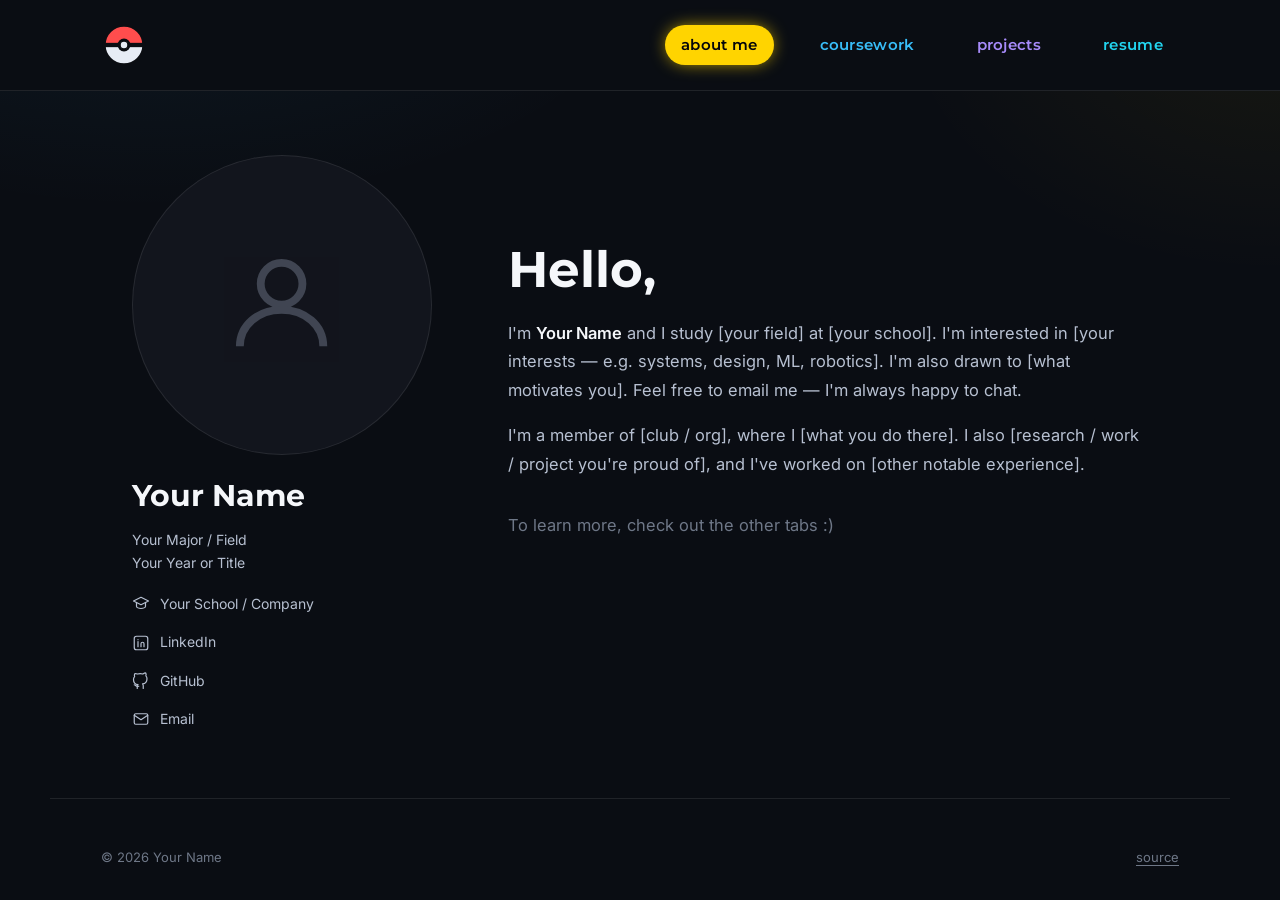
==== index.html @ 2b1fc645 "Initial portfolio Static HTML/CSS/JS portfolio site: About, Coursework, Projects, and Resume pages w" ====
<!DOCTYPE html>
<html lang="en">
<head>
  <meta charset="UTF-8" />
  <meta name="viewport" content="width=device-width, initial-scale=1" />
  <title>Your Name — About</title>
  <meta name="description" content="Your Name — personal portfolio." />

  <link rel="preconnect" href="https://fonts.googleapis.com" />
  <link rel="preconnect" href="https://fonts.gstatic.com" crossorigin />
  <link rel="stylesheet"
        href="https://fonts.googleapis.com/css2?family=Montserrat:wght@600;700;800&family=Inter:wght@400;500;600&display=swap" />

  <link rel="stylesheet" href="css/styles.css" />
</head>

<body data-page="about">

  <!-- Nav is injected by /js/nav.js -->
  <div id="site-nav-mount"></div>

  <main class="page">
    <div class="about-grid">

      <!-- ───── SIDEBAR ───── -->
      <aside class="sidebar">
        <div class="photo">
          <!-- TODO: replace with <img src="images/profile.jpg" alt="Your Name" /> -->
          <svg class="photo-placeholder" viewBox="0 0 24 24" fill="none" stroke="currentColor" stroke-width="1.5">
            <circle cx="12" cy="8" r="4"/>
            <path d="M4 20c0-4 3.5-7 8-7s8 3 8 7"/>
          </svg>
        </div>

        <div>
          <div class="name">Your Name</div>
        </div>

        <div class="role">
          <!-- TODO: your major / role -->
          <div class="role-item">Your Major / Field</div>
          <!-- TODO: your year / title -->
          <div class="role-item">Your Year or Title</div>
        </div>

        <ul class="socials">
          <li>
            <!-- TODO: school / company link -->
            <a href="#" target="_blank" rel="noopener">
              <span class="icon" aria-hidden="true">
                <svg viewBox="0 0 24 24" fill="none" stroke="currentColor" stroke-width="1.6" stroke-linecap="round" stroke-linejoin="round"><path d="M12 3 2 8l10 5 10-5-10-5Z"/><path d="M6 10v5c0 1.5 3 3 6 3s6-1.5 6-3v-5"/></svg>
              </span>
              <span>Your School / Company</span>
            </a>
          </li>
          <li>
            <!-- TODO: LinkedIn URL -->
            <a href="#" target="_blank" rel="noopener">
              <span class="icon" aria-hidden="true">
                <svg viewBox="0 0 24 24" fill="none" stroke="currentColor" stroke-width="1.6" stroke-linecap="round" stroke-linejoin="round"><rect x="3" y="3" width="18" height="18" rx="3"/><path d="M8 10v7M8 7.5v.01M12 17v-4a2 2 0 0 1 4 0v4M12 13v4"/></svg>
              </span>
              <span>LinkedIn</span>
            </a>
          </li>
          <li>
            <!-- TODO: GitHub URL -->
            <a href="#" target="_blank" rel="noopener">
              <span class="icon" aria-hidden="true">
                <svg viewBox="0 0 24 24" fill="none" stroke="currentColor" stroke-width="1.6" stroke-linecap="round" stroke-linejoin="round"><path d="M9 19c-4 1.2-4-2-6-2"/><path d="M15 22v-3.5a3.4 3.4 0 0 0-1-2.6c3.3-.4 6-1.7 6-7a5.4 5.4 0 0 0-1.5-3.8 5 5 0 0 0-.1-3.8s-1.2-.4-3.9 1.4a13.4 13.4 0 0 0-7 0C4.8 1.9 3.6 2.3 3.6 2.3a5 5 0 0 0-.1 3.8A5.4 5.4 0 0 0 2 9.9c0 5.3 2.7 6.6 6 7a3.4 3.4 0 0 0-1 2.6V22"/></svg>
              </span>
              <span>GitHub</span>
            </a>
          </li>
          <li class="email-row">
            <!-- TODO: your email -->
            <a href="mailto:you@example.com" class="email-link" data-copy="you@example.com" aria-label="Copy email address">
              <span class="icon" aria-hidden="true">
                <svg viewBox="0 0 24 24" fill="none" stroke="currentColor" stroke-width="1.6" stroke-linecap="round" stroke-linejoin="round"><rect x="3" y="5" width="18" height="14" rx="2"/><path d="m3 7 9 6 9-6"/></svg>
              </span>
              <span>Email</span>
            </a>
            <span class="copy-toast" id="emailToast" role="status" aria-live="polite">copied!</span>
          </li>
        </ul>
      </aside>

      <!-- ───── CONTENT ───── -->
      <section class="about-content">
        <p class="hello">Hello,</p>

        <!-- TODO: your intro bio -->
        <p>I'm <strong>Your Name</strong> and I study [your field] at [your school]. I'm interested in [your interests — e.g. systems, design, ML, robotics]. I'm also drawn to [what motivates you]. Feel free to email me — I'm always happy to chat.</p>

        <!-- TODO: your involvement / experience summary -->
        <p>I'm a member of [club / org], where I [what you do there]. I also [research / work / project you're proud of], and I've worked on [other notable experience].</p>

        <p class="closer">To learn more, check out the other tabs :)</p>
      </section>

    </div>
  </main>

  <footer class="site-foot">
    <span>© 2026 Your Name</span>
    <!-- TODO: link to your own source repo, or remove this line -->
    <span><a href="#" target="_blank" rel="noopener">source</a></span>
  </footer>

  <script src="js/nav.js"></script>
  <script>
    (function () {
      const link = document.querySelector('a.email-link');
      const toast = document.getElementById('emailToast');
      if (!link || !toast) return;
      let hideTimer;

      link.addEventListener('click', async function (e) {
        e.preventDefault();
        const value = link.dataset.copy || '';
        try {
          if (navigator.clipboard && navigator.clipboard.writeText) {
            await navigator.clipboard.writeText(value);
          } else {
            const ta = document.createElement('textarea');
            ta.value = value;
            ta.setAttribute('readonly', '');
            ta.style.position = 'absolute';
            ta.style.left = '-9999px';
            document.body.appendChild(ta);
            ta.select();
            document.execCommand('copy');
            document.body.removeChild(ta);
          }
        } catch (err) { /* swallow */ }

        toast.classList.add('is-visible');
        clearTimeout(hideTimer);
        hideTimer = setTimeout(function () {
          toast.classList.remove('is-visible');
        }, 1400);
      });
    })();
  </script>
</body>
</html>
---- css/styles.css ----
/* ============================================================
   PORTFOLIO — design tokens
   ------------------------------------------------------------
   Dark, electric/thunder theme. Edit these variables to reskin
   the whole site.
   ============================================================ */

:root {
  /* Backgrounds */
  --bg:            #0A0D13;   /* page background — near-black navy */
  --bg-raised:     #12151d;   /* cards / boxed sections */
  --bg-raised-2:   #171b25;

  /* Text */
  --text:          #B7C0D1;   /* body / sidebar text */
  --text-heading:  #F5F7FA;   /* names, "Hello" — near white */
  --text-muted:    #6E7787;   /* small / supporting text */
  --rule:          rgba(255,255,255,0.09); /* hairline rules + borders */

  /* Section / nav accent colors — electric / thunder palette */
  --c-about:       #FFD400;   /* About Me   — electric yellow (lightning) */
  --c-coursework:  #38BDF8;   /* Coursework — electric blue */
  --c-projects:    #A78BFA;   /* Projects   — electric violet */
  --c-resume:      #22D3EE;   /* Resume     — electric cyan */

  /* Glow accents (box-shadows) */
  --glow-blue:     rgba(56, 189, 248, 0.35);
  --glow-yellow:   rgba(255, 212, 0, 0.30);

  /* Fonts */
  --font-display:        'Montserrat', system-ui, sans-serif; /* headings */
  --font-display-chunky: 'Montserrat', system-ui, sans-serif; /* nav + big titles */
  --font-sans:           'Inter', system-ui, sans-serif;      /* body */

  /* Spacing scale */
  --s-1:  4px;
  --s-2:  8px;
  --s-3:  12px;
  --s-4:  16px;
  --s-5:  24px;
  --s-6:  32px;
  --s-7:  48px;
  --s-8:  64px;
  --s-9:  96px;

  /* Layout */
  --page-max:      1180px;
  --gutter:        clamp(20px, 4vw, 56px);
  --sidebar-w:     300px;
}

/* ============================================================
   RESET-ISH
   ============================================================ */
*, *::before, *::after { box-sizing: border-box; }
html { -webkit-text-size-adjust: 100%; }
body {
  margin: 0;
  background: var(--bg);
  /* faint radial glow for a techy backdrop */
  background-image:
    radial-gradient(ellipse 900px 500px at 12% -10%, rgba(56,189,248,0.08), transparent 60%),
    radial-gradient(ellipse 700px 500px at 100% 0%, rgba(255,212,0,0.06), transparent 55%);
  background-repeat: no-repeat;
  color: var(--text);
  font-family: var(--font-sans);
  font-size: 16px;
  line-height: 1.6;
  -webkit-font-smoothing: antialiased;
  -moz-osx-font-smoothing: grayscale;
}
a { color: inherit; text-decoration: none; }
img { max-width: 100%; display: block; }
ul { list-style: none; padding: 0; margin: 0; }
h1, h2, h3, h4, p { margin: 0; }

/* ============================================================
   TOP NAV (shared across all pages — injected by /js/nav.js)
   Nav scrolls away with the page (not sticky).
   ============================================================ */
.site-nav {
  border-bottom: 1px solid var(--rule);
  background: var(--bg);
}
.nav-inner {
  max-width: var(--page-max);
  margin: 0 auto;
  padding: 22px var(--gutter);
  display: flex;
  align-items: center;
  justify-content: space-between;
  gap: var(--s-5);
}
.nav-brand {
  display: inline-flex;
  align-items: center;
  color: var(--text-heading);
  line-height: 0;
}

/* pokeball ↔ pikachu hover swap — both SVGs share one bounding box
   so the circle silhouette is identical between states */
.brand-icon {
  position: relative;
  width: 46px;
  height: 46px;
  display: inline-block;
}
.brand-icon svg {
  position: absolute;
  inset: 0;
  width: 100%;
  height: 100%;
  display: block;
  transition: opacity .22s ease, transform .22s ease, filter .22s ease;
}
.brand-icon .icon-pokeball {
  opacity: 1;
  transform: scale(1);
}
.brand-icon .icon-pikachu {
  opacity: 0;
  transform: scale(0.88) translateY(2px);
}
.nav-brand:hover .icon-pokeball {
  opacity: 0;
  transform: scale(0.9);
}
.nav-brand:hover .icon-pikachu {
  opacity: 1;
  transform: scale(1) translateY(0);
  filter: drop-shadow(0 0 8px var(--glow-yellow));
}

.nav-links {
  display: flex;
  align-items: center;
  gap: clamp(14px, 2.6vw, 30px);
}
.nav-link {
  font-family: var(--font-display-chunky);
  font-weight: 600;
  font-size: 15px;
  letter-spacing: 0.02em;
  text-transform: lowercase;
  padding: 8px 16px;
  border-radius: 999px;
  white-space: nowrap;
  transition: background-color .18s ease, color .18s ease, box-shadow .18s ease;
  background: transparent;
}
.nav-link:hover,
.nav-link.is-active {
  background: var(--link-c);
  color: #04050a;
  box-shadow: 0 0 18px -4px var(--link-c);
}
.nav-about      { --link-c: var(--c-about);      color: var(--c-about); }
.nav-coursework { --link-c: var(--c-coursework); color: var(--c-coursework); }
.nav-projects   { --link-c: var(--c-projects);   color: var(--c-projects); }
.nav-resume     { --link-c: var(--c-resume);     color: var(--c-resume); }

/* ============================================================
   PAGE SHELL
   ============================================================ */
.page {
  max-width: var(--page-max);
  margin: 0 auto;
  padding: clamp(24px, 4vw, 48px) var(--gutter) var(--s-9);
}

/* About page = fits in one viewport, vertically centered between nav & footer */
body[data-page="about"] {
  min-height: 100vh;
  display: grid;
  grid-template-rows: auto 1fr auto;
}
body[data-page="about"] main.page {
  display: flex;
  align-items: center;
  padding-top: var(--s-5);
  padding-bottom: var(--s-5);
}
body[data-page="about"] .about-grid {
  width: 100%;
}
.page-title {
  font-family: var(--font-display-chunky);
  font-weight: 800;
  font-size: clamp(40px, 6vw, 68px);
  line-height: 1.05;
  letter-spacing: -0.01em;
  text-transform: lowercase;
  margin-bottom: var(--s-7);
}
.page-title.is-about      { color: var(--c-about); }
.page-title.is-coursework { color: var(--c-coursework); }
.page-title.is-projects   { color: var(--c-projects); }
.page-title.is-resume     { color: var(--c-resume); }

/* ============================================================
   ABOUT ME / HOME — sidebar + content layout
   ============================================================ */
.about-grid {
  display: grid;
  grid-template-columns: var(--sidebar-w) 1fr;
  gap: clamp(40px, 6vw, 80px);
  align-items: start;
}

/* ---- Sidebar ---- */
.sidebar {
  position: sticky;
  top: 110px;
  display: flex;
  flex-direction: column;
  gap: var(--s-4);
}
.sidebar .photo {
  width: 100%;
  aspect-ratio: 1 / 1;
  border-radius: 50%;
  overflow: hidden;
  background: var(--bg-raised);
  border: 1px solid var(--rule);
  display: flex;
  align-items: center;
  justify-content: center;
  color: var(--text-muted);
}
.sidebar .photo img {
  width: 100%; height: 100%;
  object-fit: cover;
}
.sidebar .photo .photo-placeholder {
  width: 42%;
  height: 42%;
  opacity: 0.5;
}
.sidebar .name {
  font-family: var(--font-display);
  font-weight: 700;
  font-size: 30px;
  line-height: 1.15;
  color: var(--text-heading);
  margin-top: var(--s-2);
}
.sidebar .role {
  font-family: var(--font-sans);
  font-size: 14px;
  color: var(--text);
  line-height: 1.5;
}
.sidebar .role-item + .role-item {
  margin-top: 2px;
}

/* social icon links */
.sidebar .socials {
  display: flex;
  flex-direction: column;
  gap: var(--s-2);
  margin-top: 0;
}
.sidebar .socials a {
  display: flex;
  align-items: center;
  gap: 10px;
  font-family: var(--font-sans);
  font-size: 14px;
  color: var(--text);
  padding: 4px 0;
  transition: color .15s ease;
}
.sidebar .socials a:hover { color: var(--c-about); }
.sidebar .socials .icon {
  width: 18px; height: 18px;
  display: inline-flex; align-items: center; justify-content: center;
  color: var(--text);
  flex-shrink: 0;
}
.sidebar .socials .icon svg { width: 18px; height: 18px; }
.sidebar .socials li.email-row { position: relative; }
.sidebar .socials a.email-link { cursor: pointer; }
.copy-toast {
  position: absolute;
  left: 28px;
  top: calc(100% + 6px);
  font-family: var(--font-sans);
  font-size: 12px;
  font-weight: 500;
  letter-spacing: 0.01em;
  color: var(--bg);
  background: var(--c-about);
  border-radius: 999px;
  padding: 5px 12px;
  box-shadow: 0 6px 16px -6px var(--glow-yellow);
  pointer-events: none;
  opacity: 0;
  transform: translateY(-4px);
  transition: opacity .18s ease, transform .18s ease;
  white-space: nowrap;
}
.copy-toast.is-visible { opacity: 1; transform: translateY(0); }

/* ---- Right content ---- */
.about-content {
  max-width: 640px;
  padding-top: 90px;
}
.about-content .hello {
  font-family: var(--font-display);
  font-weight: 700;
  font-size: clamp(36px, 5vw, 50px);
  line-height: 1;
  color: var(--text-heading);
  margin-bottom: var(--s-5);
}
.about-content p {
  font-family: var(--font-sans);
  font-size: 16.5px;
  color: var(--text);
  line-height: 1.75;
}
.about-content p + p { margin-top: var(--s-4); }
.about-content strong {
  font-weight: 600;
  color: var(--text-heading);
}
.about-content a.inline-link {
  color: var(--c-about);
  border-bottom: 1px solid currentColor;
  padding-bottom: 1px;
}
.about-content a.inline-link:hover { opacity: 0.75; }

.about-content .closer {
  margin-top: var(--s-6);
  color: var(--text-muted);
}

/* ============================================================
   COURSEWORK PAGE
   ============================================================ */
body[data-page="coursework"] main.page {
  padding-top: var(--s-5);
}
body[data-page="coursework"] .about-content {
  padding-top: clamp(16px, 2.5vw, 40px);
}
.coursework-title {
  font-family: var(--font-display);
  font-size: clamp(36px, 5vw, 50px);
  line-height: 1.05;
  color: var(--text-heading);
  margin-bottom: var(--s-6);
  font-weight: 700;
}
.coursework-list {
  display: flex;
  flex-direction: column;
  gap: var(--s-6);
}
.coursework-semester {
  display: flex;
  flex-direction: column;
  gap: var(--s-3);
}
.coursework-semester .term {
  font-family: var(--font-sans);
  font-size: 17px;
  font-weight: 700;
  color: var(--c-coursework);
  letter-spacing: 0.005em;
}
.coursework-semester ul {
  display: flex;
  flex-direction: column;
  gap: 10px;
  padding-left: 0;
}
.coursework-semester li {
  font-family: var(--font-sans);
  font-size: 16px;
  line-height: 1.6;
  color: var(--text);
  padding-left: 22px;
  position: relative;
}
.coursework-semester li::before {
  content: "";
  position: absolute;
  left: 6px;
  top: 0.7em;
  width: 5px;
  height: 5px;
  border-radius: 50%;
  background: var(--c-coursework);
}
.coursework-semester li .code {
  font-weight: 600;
  color: var(--text-heading);
}

/* ============================================================
   PROJECTS PAGE
   ============================================================ */
body[data-page="projects"] main.page {
  max-width: 1400px;
  padding-top: clamp(40px, 5vw, 64px);
}
.projects-head {
  display: flex;
  align-items: baseline;
  justify-content: space-between;
  gap: var(--s-5);
  margin-bottom: clamp(28px, 4vw, 48px);
  flex-wrap: wrap;
}
.projects-head .intro {
  font-family: var(--font-display);
  font-size: clamp(26px, 3.4vw, 38px);
  color: var(--text-heading);
  line-height: 1.1;
  font-weight: 700;
}
.projects-filters {
  display: flex;
  gap: clamp(18px, 2.4vw, 32px);
  font-family: var(--font-sans);
  font-size: 15px;
  color: var(--text);
}
.projects-filters button {
  appearance: none;
  border: none;
  background: transparent;
  padding: 4px 0;
  cursor: pointer;
  font: inherit;
  color: inherit;
  letter-spacing: 0.01em;
  position: relative;
  transition: color .15s ease;
}
.projects-filters button:hover { color: var(--c-projects); }
.projects-filters button.is-active { color: var(--c-projects); }
.projects-filters button.is-active::after {
  content: "";
  position: absolute;
  left: 0; right: 0;
  bottom: -4px;
  height: 2px;
  background: currentColor;
  box-shadow: 0 0 8px var(--c-projects);
}

.projects-grid {
  display: grid;
  grid-template-columns: repeat(3, 1fr);
  gap: clamp(14px, 1.6vw, 22px);
}
.project-tile {
  position: relative;
  aspect-ratio: 1 / 1;
  overflow: hidden;
  background: var(--bg-raised);
  border: 1px solid var(--rule);
  border-radius: 10px;
  display: block;
  color: #fff;
  text-decoration: none;
  isolation: isolate;
}
.project-tile .ph,
.project-tile img.cover {
  position: absolute;
  inset: 0;
  width: 100%; height: 100%;
  object-fit: cover;
  z-index: 0;
  transition: filter .35s ease, transform .6s ease;
}
.project-tile .ph {
  background: var(--bg-raised);
  display: flex;
  align-items: center;
  justify-content: center;
  font-family: var(--font-sans);
  font-size: 12px;
  color: var(--text-muted);
  text-align: center;
  padding: var(--s-3);
}
.project-tile .overlay {
  position: absolute;
  inset: 0;
  background: rgba(6, 8, 12, 0.0);
  display: flex;
  flex-direction: column;
  align-items: center;
  justify-content: center;
  text-align: center;
  padding: var(--s-5);
  opacity: 0;
  transition: opacity .3s ease, background-color .3s ease;
  z-index: 1;
}
.project-tile:hover .overlay,
.project-tile:focus-visible .overlay {
  opacity: 1;
  background: rgba(6, 8, 12, 0.75);
}
.project-tile:hover .ph,
.project-tile:hover img.cover {
  filter: brightness(0.55);
  transform: scale(1.03);
}
.project-tile .pt-name {
  font-family: var(--font-display);
  font-size: clamp(20px, 2.2vw, 26px);
  line-height: 1.1;
  color: #fff;
  font-weight: 700;
  margin-bottom: 10px;
}
.project-tile .pt-date {
  font-family: var(--font-sans);
  font-size: 12px;
  letter-spacing: 0.22em;
  text-transform: uppercase;
  color: var(--c-projects);
}

/* category color hint for the placeholder bg — rename data-cat values to your own */
.project-tile[data-cat="cat1"] { --tile-bg: #1c2333; }
.project-tile[data-cat="cat2"] { --tile-bg: #241c33; }
.project-tile[data-cat="cat3"] { --tile-bg: #1c3330; }

/* filter state */
.projects-grid.f-cat1 .project-tile:not([data-cat="cat1"]),
.projects-grid.f-cat2 .project-tile:not([data-cat="cat2"]),
.projects-grid.f-cat3 .project-tile:not([data-cat="cat3"]) {
  display: none;
}

@media (max-width: 820px) {
  .projects-grid { grid-template-columns: repeat(2, 1fr); }
}
@media (max-width: 520px) {
  .projects-grid { grid-template-columns: 1fr; }
}

/* ============================================================
   PROJECT DETAIL PAGE (per-project subpages in /projects/)
   ============================================================ */
.pd-head {
  margin-bottom: clamp(24px, 3vw, 40px);
}
.pd-eyebrow {
  font-family: var(--font-display);
  font-size: clamp(20px, 2vw, 26px);
  line-height: 1.15;
  color: var(--text-heading);
  font-weight: 700;
}
.pd-eyebrow .sub {
  color: var(--text-muted);
  font-style: italic;
  font-weight: 400;
  font-size: 0.85em;
}

.pd-media {
  display: grid;
  grid-template-columns: 1.15fr 1fr;
  gap: clamp(16px, 2vw, 28px);
  margin-bottom: clamp(28px, 4vw, 44px);
  align-items: start;
}
.pd-video {
  position: relative;
  aspect-ratio: 16 / 10;
  background: #000;
  overflow: hidden;
  border-radius: 20px;
  box-shadow:
    0 0 0 1px rgba(56, 189, 248, 0.25),
    0 0 28px var(--glow-blue),
    0 14px 38px -6px rgba(56, 189, 248, 0.35);
}
.pd-video iframe {
  position: absolute;
  inset: 0;
  width: 100%;
  height: 100%;
  border: 0;
  display: block;
}
.pd-images {
  display: flex;
  flex-direction: column;
  gap: clamp(28px, 3vw, 44px);
}
.pd-img {
  width: 100%;
  height: auto;
  display: block;
  background: var(--bg-raised);
  border-radius: 16px;
  box-shadow:
    0 0 0 1px rgba(56, 189, 248, 0.22),
    0 0 22px rgba(56, 189, 248, 0.28),
    0 12px 30px -6px rgba(56, 189, 248, 0.35);
}
.pd-img-1 { align-self: center; width: 88%; }
.pd-img-2 { align-self: center; width: 100%; }

.pd-text {
  max-width: 980px;
  border: 1px solid var(--rule);
  background: var(--bg-raised);
  padding: clamp(24px, 3vw, 36px) clamp(24px, 3vw, 40px);
  border-radius: 8px;
  display: flex;
  flex-direction: column;
  gap: var(--s-4);
}
.pd-text p {
  font-family: var(--font-sans);
  font-size: 16px;
  line-height: 1.75;
  color: var(--text);
  margin: 0;
}
.pd-back {
  display: inline-flex;
  align-items: center;
  gap: 6px;
  font-family: var(--font-sans);
  font-size: 14px;
  color: var(--text);
  margin-top: clamp(28px, 4vw, 44px);
  transition: color .15s ease;
}
.pd-back:hover { color: var(--c-projects); }

@media (max-width: 820px) {
  .pd-media { grid-template-columns: 1fr; }
  .pd-img-1, .pd-img-2 { width: 100%; }
}

/* ============================================================
   PROJECT SUBPAGE — SHARED SECTION SYSTEM
   ============================================================ */
.proj-img {
  width: 100%;
  height: auto;
  display: block;
  background: transparent;
  border-radius: 16px;
  box-shadow:
    0 0 0 1px rgba(56, 189, 248, 0.22),
    0 0 22px rgba(56, 189, 248, 0.28),
    0 12px 30px -6px rgba(56, 189, 248, 0.35);
}

.proj-section { margin-top: clamp(48px, 6vw, 80px); }
.proj-section + .proj-section {
  border-top: 1px solid var(--rule);
  padding-top: clamp(40px, 5vw, 64px);
}
.proj-section.proj-hero { margin-top: clamp(16px, 2vw, 24px); }

.proj-kicker {
  font-family: var(--font-sans);
  font-size: 12px;
  letter-spacing: 0.22em;
  text-transform: uppercase;
  color: var(--text-muted);
  margin-bottom: var(--s-3);
}
.proj-section h2 {
  font-family: var(--font-display);
  font-size: clamp(26px, 3.2vw, 36px);
  color: var(--text-heading);
  margin: 0 0 var(--s-2) 0;
  line-height: 1.1;
  font-weight: 700;
}
.proj-section p {
  font-family: var(--font-sans);
  font-size: 16px;
  line-height: 1.75;
  color: var(--text);
  margin: 0;
}
.proj-section p + p { margin-top: var(--s-4); }
.proj-section .gap { height: clamp(20px, 3vw, 32px); }

.proj-hero-figure {
  margin-bottom: clamp(24px, 3vw, 36px);
  display: flex;
  justify-content: center;
}
.proj-hero-figure .proj-img {
  max-height: 540px;
  width: auto;
  max-width: 100%;
}

.proj-blurb {
  border: 1px solid var(--rule);
  background: var(--bg-raised);
  border-radius: 8px;
  padding: clamp(24px, 3vw, 36px) clamp(24px, 3vw, 40px);
}

.proj-grid-2 {
  display: grid;
  grid-template-columns: 1fr 1fr;
  gap: clamp(20px, 2.4vw, 32px);
  align-items: center;
}
.proj-grid-2 .proj-img { max-height: 420px; width: auto; margin: 0 auto; }

.proj-split {
  display: grid;
  grid-template-columns: 1.1fr 1fr;
  gap: clamp(28px, 4vw, 56px);
  align-items: center;
  margin-top: clamp(20px, 3vw, 32px);
}
.proj-split.reverse { grid-template-columns: 1fr 1.1fr; }
.proj-split.reverse .proj-media { order: 2; }
.proj-media { display: flex; justify-content: center; }
.proj-media .proj-img { max-height: 380px; width: auto; }

@media (max-width: 820px) {
  .proj-split,
  .proj-split.reverse { grid-template-columns: 1fr; }
  .proj-split.reverse .proj-media { order: 0; }
  .proj-grid-2 { grid-template-columns: 1fr; }
}

/* ============================================================
   RESUME PAGE
   ============================================================ */
body[data-page="resume"] main.page {
  max-width: 900px;
  padding-top: clamp(28px, 4vw, 48px);
  padding-bottom: clamp(40px, 5vw, 64px);
}
.resume-head {
  display: flex;
  align-items: baseline;
  justify-content: space-between;
  gap: var(--s-4);
  margin-bottom: clamp(14px, 1.8vw, 22px);
  flex-wrap: wrap;
}
.resume-head .title {
  font-family: var(--font-display);
  font-size: clamp(22px, 2.2vw, 28px);
  line-height: 1.1;
  color: var(--text-heading);
  font-weight: 700;
}
.resume-head .meta {
  font-family: var(--font-sans);
  font-size: 11px;
  letter-spacing: 0.14em;
  text-transform: uppercase;
  color: var(--text-muted);
  display: inline-flex;
  align-items: center;
  gap: 14px;
}
.resume-head .meta a {
  color: var(--c-resume);
  border-bottom: 1px solid currentColor;
  padding-bottom: 1px;
  transition: opacity .15s ease;
}
.resume-head .meta a:hover { opacity: 0.75; }
.resume-head .meta .dot {
  width: 3px; height: 3px;
  border-radius: 50%;
  background: currentColor;
  display: inline-block;
  opacity: 0.6;
}
.resume-frame {
  width: 100%;
  height: calc(100vh - 160px);
  min-height: 900px;
  border: 1px solid var(--rule);
  border-radius: 10px;
  background: var(--bg-raised);
  overflow: hidden;
  box-shadow:
    0 0 0 1px rgba(34, 211, 238, 0.12),
    0 18px 40px -22px rgba(34, 211, 238, 0.25);
}
.resume-frame iframe {
  display: block;
  width: 100%;
  height: 100%;
  border: 0;
  background: var(--bg-raised);
}
.resume-empty {
  display: flex;
  align-items: center;
  justify-content: center;
  height: 100%;
  color: var(--text-muted);
  font-family: var(--font-sans);
  font-size: 14px;
  text-align: center;
  padding: var(--s-6);
}
@media (max-width: 640px) {
  .resume-frame { min-height: 480px; }
}

/* ============================================================
   FOOTER
   ============================================================ */
.site-foot {
  width: 100%;
  max-width: var(--page-max);
  margin: 0 auto;
  padding: var(--s-7) var(--gutter) var(--s-6);
  border-top: 1px solid var(--rule);
  font-family: var(--font-sans);
  font-size: 13px;
  color: var(--text-muted);
  display: flex;
  justify-content: space-between;
  gap: var(--s-4);
  flex-wrap: wrap;
}
.site-foot a { color: var(--text-muted); border-bottom: 1px solid currentColor; }
.site-foot a:hover { color: var(--c-about); }

/* ============================================================
   RESPONSIVE
   ============================================================ */
@media (max-width: 820px) {
  .about-grid {
    grid-template-columns: 1fr;
    gap: var(--s-7);
  }
  .sidebar {
    position: static;
    max-width: 320px;
  }
  .nav-inner {
    flex-direction: column;
    align-items: flex-start;
    gap: var(--s-3);
    padding: 18px var(--gutter);
  }
  .nav-links {
    width: 100%;
    overflow-x: auto;
    padding-bottom: 2px;
  }
}
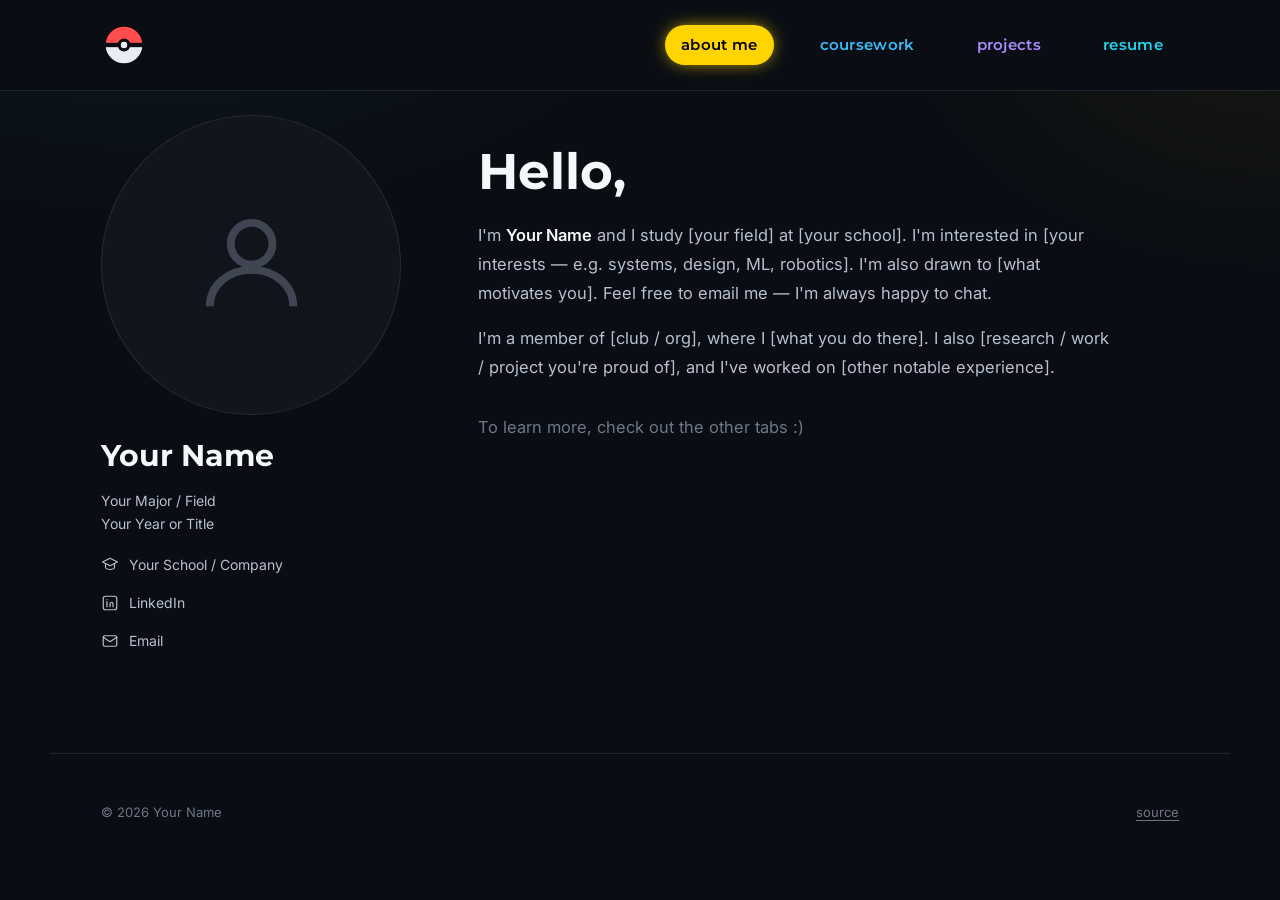
==== commit 674964ce: "Polish projects/about layout, fix logo art, add nav pokemon peek - Drop the projects page header/fil" ====
--- a/index.html
+++ b/index.html
@@ -60,15 +60,6 @@
                 <svg viewBox="0 0 24 24" fill="none" stroke="currentColor" stroke-width="1.6" stroke-linecap="round" stroke-linejoin="round"><rect x="3" y="3" width="18" height="18" rx="3"/><path d="M8 10v7M8 7.5v.01M12 17v-4a2 2 0 0 1 4 0v4M12 13v4"/></svg>
               </span>
               <span>LinkedIn</span>
-            </a>
-          </li>
-          <li>
-            <!-- TODO: GitHub URL -->
-            <a href="#" target="_blank" rel="noopener">
-              <span class="icon" aria-hidden="true">
-                <svg viewBox="0 0 24 24" fill="none" stroke="currentColor" stroke-width="1.6" stroke-linecap="round" stroke-linejoin="round"><path d="M9 19c-4 1.2-4-2-6-2"/><path d="M15 22v-3.5a3.4 3.4 0 0 0-1-2.6c3.3-.4 6-1.7 6-7a5.4 5.4 0 0 0-1.5-3.8 5 5 0 0 0-.1-3.8s-1.2-.4-3.9 1.4a13.4 13.4 0 0 0-7 0C4.8 1.9 3.6 2.3 3.6 2.3a5 5 0 0 0-.1 3.8A5.4 5.4 0 0 0 2 9.9c0 5.3 2.7 6.6 6 7a3.4 3.4 0 0 0-1 2.6V22"/></svg>
-              </span>
-              <span>GitHub</span>
             </a>
           </li>
           <li class="email-row">
--- a/css/styles.css
+++ b/css/styles.css
@@ -160,6 +160,31 @@
 .nav-projects   { --link-c: var(--c-projects);   color: var(--c-projects); }
 .nav-resume     { --link-c: var(--c-resume);     color: var(--c-resume); }
 
+/* pokemon peeking over each nav tab on hover — anchored above the pill
+   so it never overlaps (and never blocks) the link text itself */
+.nav-item {
+  position: relative;
+  display: inline-flex;
+}
+.nav-peek {
+  position: absolute;
+  bottom: 100%;
+  left: 50%;
+  width: 40px;
+  height: 40px;
+  object-fit: contain;
+  transform: translate(-50%, 12px) scale(0.75);
+  opacity: 0;
+  pointer-events: none;
+  filter: drop-shadow(0 6px 10px rgba(0,0,0,0.55));
+  transition: opacity .2s ease, transform .2s ease;
+  z-index: 3;
+}
+.nav-item:hover .nav-peek {
+  opacity: 1;
+  transform: translate(-50%, -2px) scale(1);
+}
+
 /* ============================================================
    PAGE SHELL
    ============================================================ */
@@ -169,21 +194,6 @@
   padding: clamp(24px, 4vw, 48px) var(--gutter) var(--s-9);
 }
 
-/* About page = fits in one viewport, vertically centered between nav & footer */
-body[data-page="about"] {
-  min-height: 100vh;
-  display: grid;
-  grid-template-rows: auto 1fr auto;
-}
-body[data-page="about"] main.page {
-  display: flex;
-  align-items: center;
-  padding-top: var(--s-5);
-  padding-bottom: var(--s-5);
-}
-body[data-page="about"] .about-grid {
-  width: 100%;
-}
 .page-title {
   font-family: var(--font-display-chunky);
   font-weight: 800;
@@ -306,7 +316,7 @@
 /* ---- Right content ---- */
 .about-content {
   max-width: 640px;
-  padding-top: 90px;
+  padding-top: clamp(16px, 2.5vw, 40px);
 }
 .about-content .hello {
   font-family: var(--font-display);
@@ -342,11 +352,9 @@
 /* ============================================================
    COURSEWORK PAGE
    ============================================================ */
-body[data-page="coursework"] main.page {
+body[data-page="coursework"] main.page,
+body[data-page="about"] main.page {
   padding-top: var(--s-5);
-}
-body[data-page="coursework"] .about-content {
-  padding-top: clamp(16px, 2.5vw, 40px);
 }
 .coursework-title {
   font-family: var(--font-display);
@@ -409,52 +417,6 @@
   max-width: 1400px;
   padding-top: clamp(40px, 5vw, 64px);
 }
-.projects-head {
-  display: flex;
-  align-items: baseline;
-  justify-content: space-between;
-  gap: var(--s-5);
-  margin-bottom: clamp(28px, 4vw, 48px);
-  flex-wrap: wrap;
-}
-.projects-head .intro {
-  font-family: var(--font-display);
-  font-size: clamp(26px, 3.4vw, 38px);
-  color: var(--text-heading);
-  line-height: 1.1;
-  font-weight: 700;
-}
-.projects-filters {
-  display: flex;
-  gap: clamp(18px, 2.4vw, 32px);
-  font-family: var(--font-sans);
-  font-size: 15px;
-  color: var(--text);
-}
-.projects-filters button {
-  appearance: none;
-  border: none;
-  background: transparent;
-  padding: 4px 0;
-  cursor: pointer;
-  font: inherit;
-  color: inherit;
-  letter-spacing: 0.01em;
-  position: relative;
-  transition: color .15s ease;
-}
-.projects-filters button:hover { color: var(--c-projects); }
-.projects-filters button.is-active { color: var(--c-projects); }
-.projects-filters button.is-active::after {
-  content: "";
-  position: absolute;
-  left: 0; right: 0;
-  bottom: -4px;
-  height: 2px;
-  background: currentColor;
-  box-shadow: 0 0 8px var(--c-projects);
-}
-
 .projects-grid {
   display: grid;
   grid-template-columns: repeat(3, 1fr);
@@ -530,18 +492,6 @@
   letter-spacing: 0.22em;
   text-transform: uppercase;
   color: var(--c-projects);
-}
-
-/* category color hint for the placeholder bg — rename data-cat values to your own */
-.project-tile[data-cat="cat1"] { --tile-bg: #1c2333; }
-.project-tile[data-cat="cat2"] { --tile-bg: #241c33; }
-.project-tile[data-cat="cat3"] { --tile-bg: #1c3330; }
-
-/* filter state */
-.projects-grid.f-cat1 .project-tile:not([data-cat="cat1"]),
-.projects-grid.f-cat2 .project-tile:not([data-cat="cat2"]),
-.projects-grid.f-cat3 .project-tile:not([data-cat="cat3"]) {
-  display: none;
 }
 
 @media (max-width: 820px) {
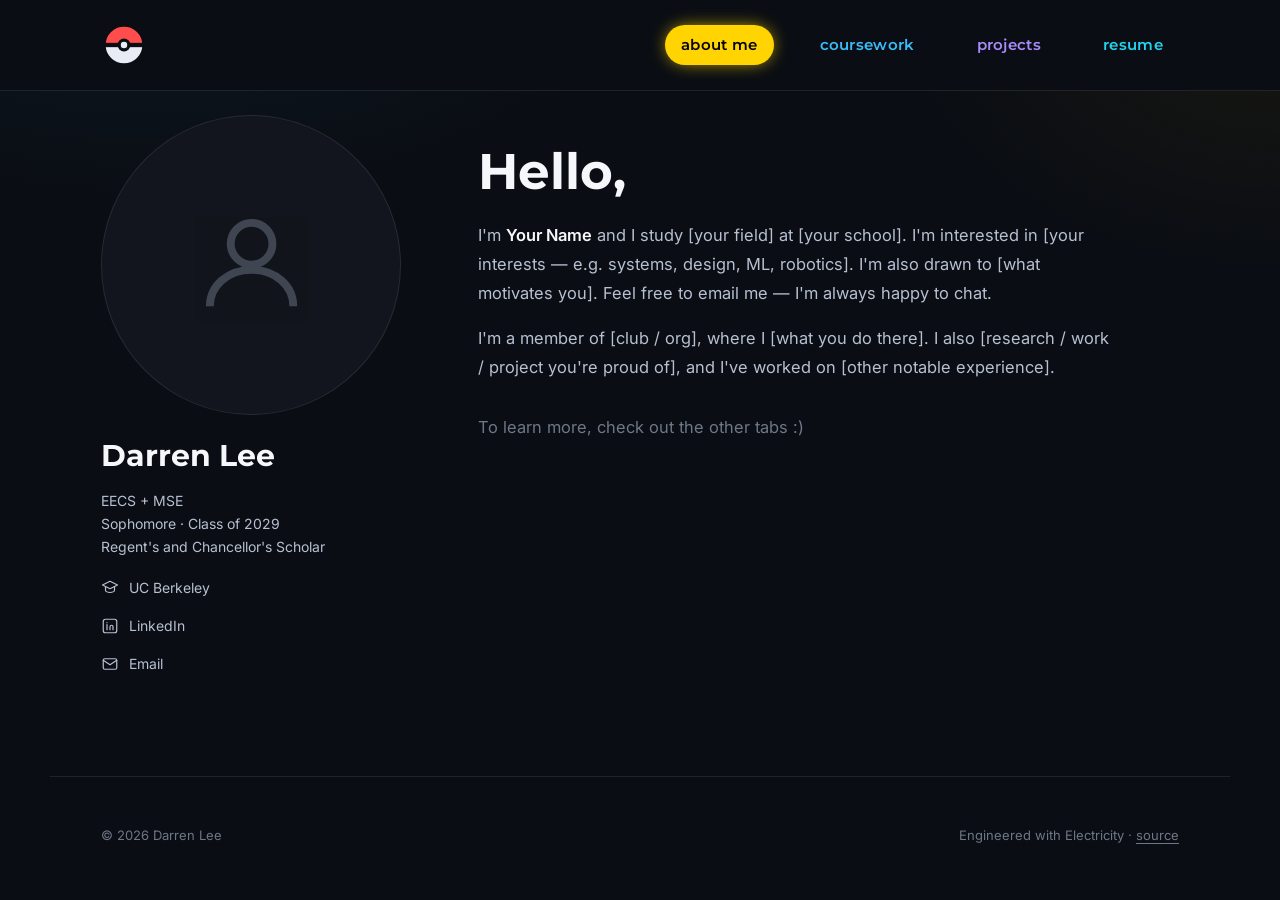
==== commit dbbcd245: "Fill in real profile, coursework, resume, and footer content - Add Darren Lee's name, role, and soci" ====
--- a/index.html
+++ b/index.html
@@ -33,29 +33,26 @@
         </div>
 
         <div>
-          <div class="name">Your Name</div>
+          <div class="name">Darren Lee</div>
         </div>
 
         <div class="role">
-          <!-- TODO: your major / role -->
-          <div class="role-item">Your Major / Field</div>
-          <!-- TODO: your year / title -->
-          <div class="role-item">Your Year or Title</div>
+          <div class="role-item">EECS + MSE</div>
+          <div class="role-item">Sophomore · Class of 2029</div>
+          <div class="role-item">Regent's and Chancellor's Scholar</div>
         </div>
 
         <ul class="socials">
           <li>
-            <!-- TODO: school / company link -->
-            <a href="#" target="_blank" rel="noopener">
+            <a href="https://www.berkeley.edu/" target="_blank" rel="noopener">
               <span class="icon" aria-hidden="true">
                 <svg viewBox="0 0 24 24" fill="none" stroke="currentColor" stroke-width="1.6" stroke-linecap="round" stroke-linejoin="round"><path d="M12 3 2 8l10 5 10-5-10-5Z"/><path d="M6 10v5c0 1.5 3 3 6 3s6-1.5 6-3v-5"/></svg>
               </span>
-              <span>Your School / Company</span>
+              <span>UC Berkeley</span>
             </a>
           </li>
           <li>
-            <!-- TODO: LinkedIn URL -->
-            <a href="#" target="_blank" rel="noopener">
+            <a href="https://www.linkedin.com/in/darren-lee888" target="_blank" rel="noopener">
               <span class="icon" aria-hidden="true">
                 <svg viewBox="0 0 24 24" fill="none" stroke="currentColor" stroke-width="1.6" stroke-linecap="round" stroke-linejoin="round"><rect x="3" y="3" width="18" height="18" rx="3"/><path d="M8 10v7M8 7.5v.01M12 17v-4a2 2 0 0 1 4 0v4M12 13v4"/></svg>
               </span>
@@ -63,8 +60,7 @@
             </a>
           </li>
           <li class="email-row">
-            <!-- TODO: your email -->
-            <a href="mailto:you@example.com" class="email-link" data-copy="you@example.com" aria-label="Copy email address">
+            <a href="mailto:darren_plee@berkeley.edu" class="email-link" data-copy="darren_plee@berkeley.edu" aria-label="Copy email address">
               <span class="icon" aria-hidden="true">
                 <svg viewBox="0 0 24 24" fill="none" stroke="currentColor" stroke-width="1.6" stroke-linecap="round" stroke-linejoin="round"><rect x="3" y="5" width="18" height="14" rx="2"/><path d="m3 7 9 6 9-6"/></svg>
               </span>
@@ -92,9 +88,8 @@
   </main>
 
   <footer class="site-foot">
-    <span>© 2026 Your Name</span>
-    <!-- TODO: link to your own source repo, or remove this line -->
-    <span><a href="#" target="_blank" rel="noopener">source</a></span>
+    <span>© 2026 Darren Lee</span>
+    <span>Engineered with Electricity · <a href="#" target="_blank" rel="noopener">source</a></span>
   </footer>
 
   <script src="js/nav.js"></script>
--- a/css/styles.css
+++ b/css/styles.css
@@ -98,8 +98,8 @@
   line-height: 0;
 }
 
-/* pokeball ↔ pikachu hover swap — both SVGs share one bounding box
-   so the circle silhouette is identical between states */
+/* pokeball ↔ thunderbolt-pokeball hover swap — both SVGs share one
+   bounding box so the circle silhouette is identical between states */
 .brand-icon {
   position: relative;
   width: 46px;
@@ -118,7 +118,7 @@
   opacity: 1;
   transform: scale(1);
 }
-.brand-icon .icon-pikachu {
+.brand-icon .icon-thunderball {
   opacity: 0;
   transform: scale(0.88) translateY(2px);
 }
@@ -126,7 +126,7 @@
   opacity: 0;
   transform: scale(0.9);
 }
-.nav-brand:hover .icon-pikachu {
+.nav-brand:hover .icon-thunderball {
   opacity: 1;
   transform: scale(1) translateY(0);
   filter: drop-shadow(0 0 8px var(--glow-yellow));
@@ -170,19 +170,18 @@
   position: absolute;
   bottom: 100%;
   left: 50%;
-  width: 40px;
-  height: 40px;
+  width: 28px;
+  height: 28px;
   object-fit: contain;
-  transform: translate(-50%, 12px) scale(0.75);
+  transform: translate(-50%, 16px) scale(0.7);
   opacity: 0;
   pointer-events: none;
-  filter: drop-shadow(0 6px 10px rgba(0,0,0,0.55));
   transition: opacity .2s ease, transform .2s ease;
   z-index: 3;
 }
 .nav-item:hover .nav-peek {
   opacity: 1;
-  transform: translate(-50%, -2px) scale(1);
+  transform: translate(-50%, 8px) scale(1);
 }
 
 /* ============================================================
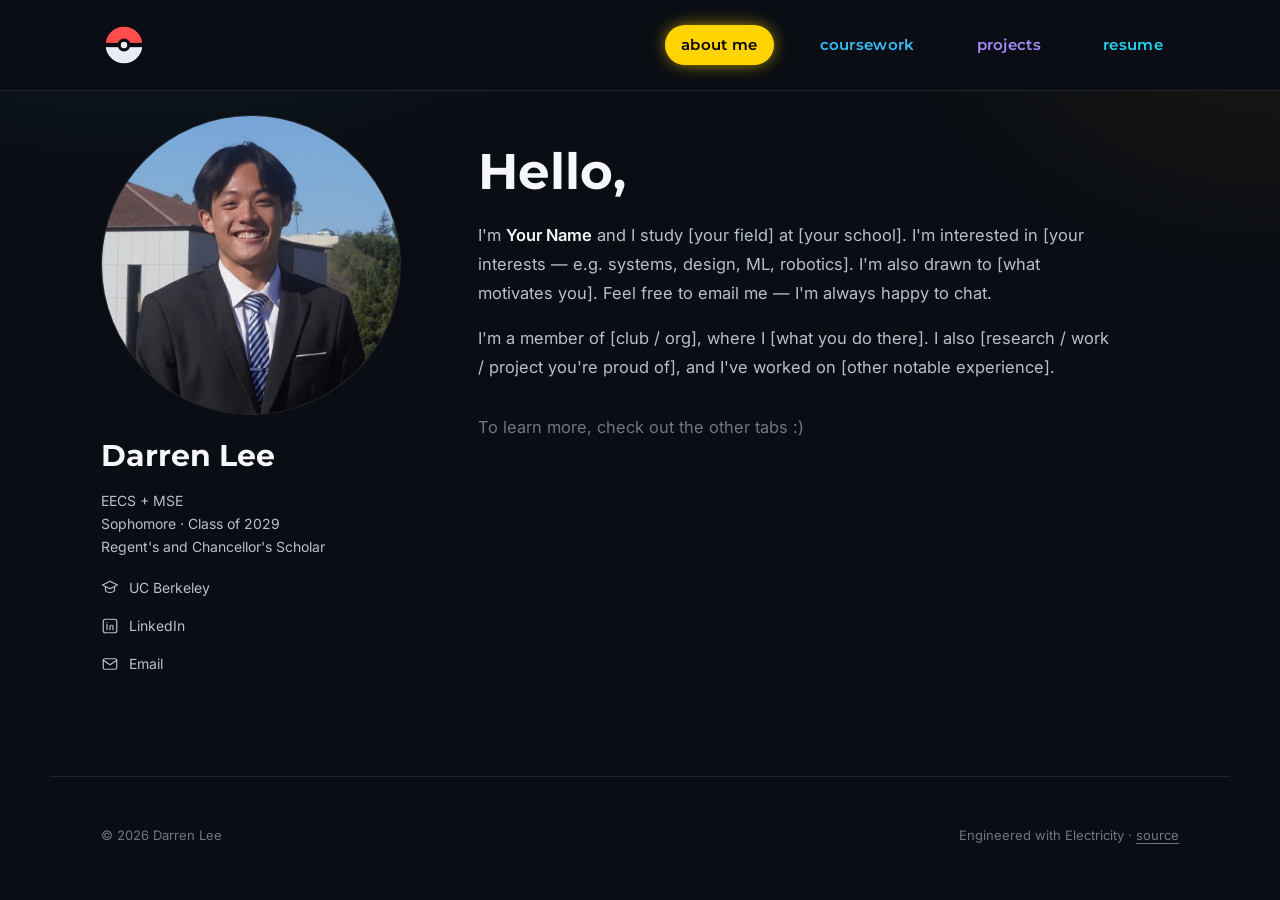
==== commit 9b3c21d5: "Add profile photo and per-page browser tab titles - Wire up the real profile photo in the sidebar on" ====
--- a/index.html
+++ b/index.html
@@ -3,7 +3,7 @@
 <head>
   <meta charset="UTF-8" />
   <meta name="viewport" content="width=device-width, initial-scale=1" />
-  <title>Your Name — About</title>
+  <title>Darren Lee - About Me</title>
   <meta name="description" content="Your Name — personal portfolio." />
 
   <link rel="preconnect" href="https://fonts.googleapis.com" />
@@ -25,11 +25,7 @@
       <!-- ───── SIDEBAR ───── -->
       <aside class="sidebar">
         <div class="photo">
-          <!-- TODO: replace with <img src="images/profile.jpg" alt="Your Name" /> -->
-          <svg class="photo-placeholder" viewBox="0 0 24 24" fill="none" stroke="currentColor" stroke-width="1.5">
-            <circle cx="12" cy="8" r="4"/>
-            <path d="M4 20c0-4 3.5-7 8-7s8 3 8 7"/>
-          </svg>
+          <img src="images/profile.jpg" alt="Darren Lee" />
         </div>
 
         <div>
--- a/css/styles.css
+++ b/css/styles.css
@@ -240,6 +240,7 @@
 .sidebar .photo img {
   width: 100%; height: 100%;
   object-fit: cover;
+  object-position: center 22%;
 }
 .sidebar .photo .photo-placeholder {
   width: 42%;
